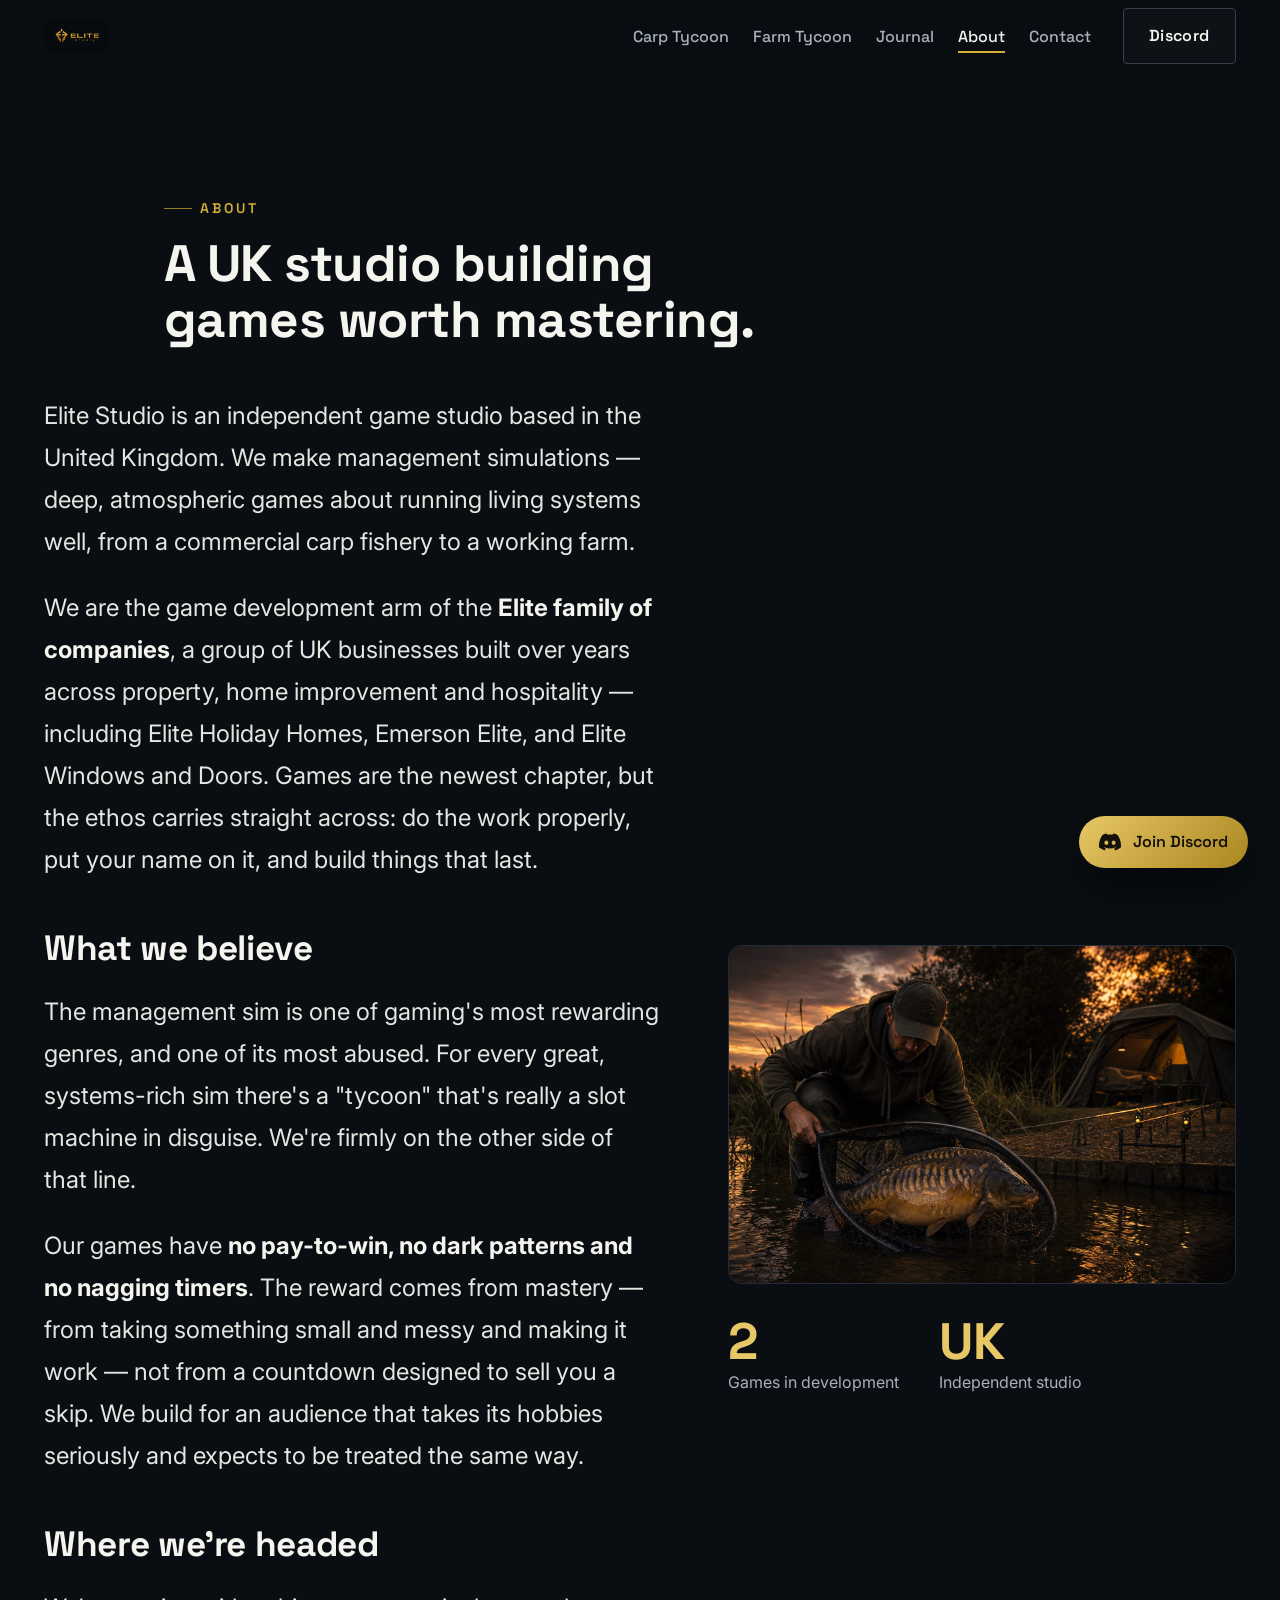
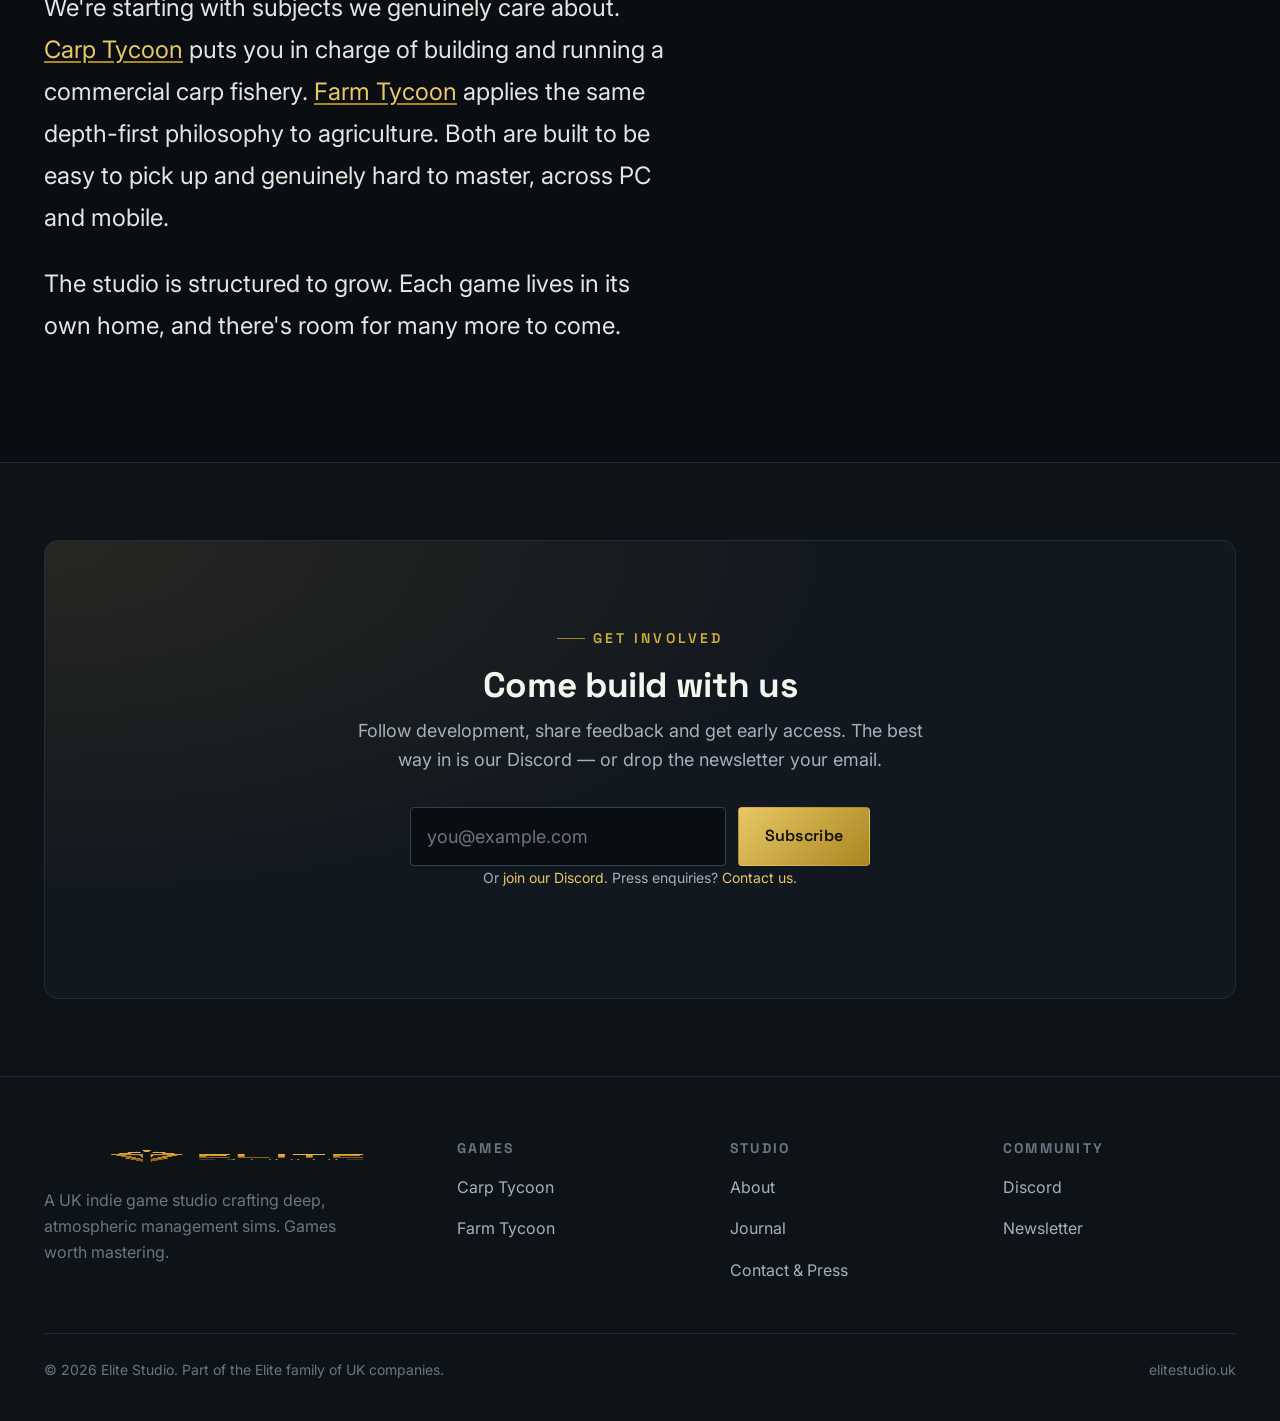
==== about/index.html @ cd7d8d8f "Deploy Elite Studio marketing site" ====
<!DOCTYPE html>
<html lang="en">
<head>
  <meta charset="UTF-8" />
  <meta name="viewport" content="width=device-width, initial-scale=1.0" />
  <title>About Elite Studio — A UK Indie Game Studio</title>
  <meta name="description" content="Elite Studio is a UK indie game studio and part of the Elite family of companies, crafting deep, atmospheric management sims worth mastering." />
  <link rel="canonical" href="https://elitestudio.uk/about/" />
  <meta property="og:type" content="website" />
  <meta property="og:site_name" content="Elite Studio" />
  <meta property="og:title" content="About Elite Studio" />
  <meta property="og:description" content="A UK indie game studio, part of the Elite family of companies." />
  <meta property="og:url" content="https://elitestudio.uk/about/" />
  <meta property="og:image" content="https://elitestudio.uk/img/og-default.jpg" />
  <meta name="twitter:card" content="summary_large_image" />
  <meta name="twitter:title" content="About Elite Studio" />
  <meta name="twitter:image" content="https://elitestudio.uk/img/og-default.jpg" />
  <link rel="icon" type="image/png" href="../img/favicon.png" />
  <link rel="apple-touch-icon" href="../img/apple-touch-icon.png" />
  <link rel="preconnect" href="https://fonts.googleapis.com" />
  <link rel="preconnect" href="https://fonts.gstatic.com" crossorigin />
  <link href="https://fonts.googleapis.com/css2?family=Space+Grotesk:wght@500;600;700&family=Inter:wght@400;500;600&display=swap" rel="stylesheet" />
  <link rel="stylesheet" href="../css/style.css" />
</head>
<body data-nav="about">
  <a class="sr-only" href="#main">Skip to content</a>
    <header class="site-header">
    <div class="container">
      <a class="brand" href="../index.html" aria-label="Elite Studio home">
        <img src="../img/elite-studios-logo.png" alt="Elite Studio" width="1717" height="916" />
      </a>
      <nav class="nav" aria-label="Primary">
        <ul class="nav-links">
          <li><a href="../games/carp-tycoon/index.html" data-navkey="carp">Carp Tycoon</a></li>
          <li><a href="../games/farm-tycoon/index.html" data-navkey="farm">Farm Tycoon</a></li>
          <li><a href="../blog/index.html" data-navkey="blog">Journal</a></li>
          <li><a href="../about/index.html" data-navkey="about" aria-current="page">About</a></li>
          <li><a href="../contact/index.html" data-navkey="contact">Contact</a></li>
        </ul>
        <div class="nav-cta">
          <a class="btn btn--ghost" href="#" aria-label="Join our Discord">Discord</a>
          <button class="menu-toggle" aria-label="Open menu" aria-expanded="false" aria-controls="mobile-nav">
            <svg width="24" height="24" viewBox="0 0 24 24" fill="none" stroke="currentColor" stroke-width="2"><line x1="3" y1="6" x2="21" y2="6"/><line x1="3" y1="12" x2="21" y2="12"/><line x1="3" y1="18" x2="21" y2="18"/></svg>
          </button>
        </div>
      </nav>
    </div>
    <nav class="mobile-nav" id="mobile-nav" aria-label="Mobile">
      <a href="../games/carp-tycoon/index.html">Carp Tycoon</a>
      <a href="../games/farm-tycoon/index.html">Farm Tycoon</a>
      <a href="../blog/index.html">Journal</a>
      <a href="../about/index.html">About</a>
      <a href="../contact/index.html">Contact</a>
      <a href="#" style="color:var(--color-gold-bright);">Join our Discord</a>
    </nav>
  </header>

  <main id="main">
    <section class="section" style="padding-bottom: var(--space-8);">
      <div class="container container--default">
        <span class="eyebrow">About</span>
        <h1 style="font-size: var(--text-2xl); margin-top: var(--space-4); max-width: 18ch;">A UK studio building games worth mastering.</h1>
      </div>
    </section>

    <section class="section" style="padding-top: var(--space-4);">
      <div class="container">
        <div class="split">
          <div class="reveal prose" style="max-width: none; font-size: var(--text-lg);">
            <p>Elite Studio is an independent game studio based in the United Kingdom. We make management simulations — deep, atmospheric games about running living systems well, from a commercial carp fishery to a working farm.</p>
            <p>We are the game development arm of the <strong>Elite family of companies</strong>, a group of UK businesses built over years across property, home improvement and hospitality — including Elite Holiday Homes, Emerson Elite, and Elite Windows and Doors. Games are the newest chapter, but the ethos carries straight across: do the work properly, put your name on it, and build things that last.</p>
            <h2>What we believe</h2>
            <p>The management sim is one of gaming's most rewarding genres, and one of its most abused. For every great, systems-rich sim there's a "tycoon" that's really a slot machine in disguise. We're firmly on the other side of that line.</p>
            <p>Our games have <strong>no pay-to-win, no dark patterns and no nagging timers</strong>. The reward comes from mastery — from taking something small and messy and making it work — not from a countdown designed to sell you a skip. We build for an audience that takes its hobbies seriously and expects to be treated the same way.</p>
            <h2>Where we're headed</h2>
            <p>We're starting with subjects we genuinely care about. <a href="../games/carp-tycoon/index.html">Carp Tycoon</a> puts you in charge of building and running a commercial carp fishery. <a href="../games/farm-tycoon/index.html">Farm Tycoon</a> applies the same depth-first philosophy to agriculture. Both are built to be easy to pick up and genuinely hard to master, across PC and mobile.</p>
            <p>The studio is structured to grow. Each game lives in its own home, and there's room for many more to come.</p>
          </div>
          <div class="reveal">
            <img src="../img/carp-screenshot-2.jpg" alt="An angler landing a large mirror carp at dusk" loading="lazy" />
            <div class="stats" style="margin-top: var(--space-8);">
              <div class="stat"><b>2</b><span>Games in development</span></div>
              <div class="stat"><b>UK</b><span>Independent studio</span></div>
            </div>
          </div>
        </div>
      </div>
    </section>

    <section class="section section--tight" style="background: var(--color-bg-2); border-top: 1px solid var(--color-border);">
      <div class="container">
        <div class="cta-band reveal">
          <span class="eyebrow" style="justify-content:center;">Get involved</span>
          <h2 style="margin-top: var(--space-4);">Come build with us</h2>
          <p>Follow development, share feedback and get early access. The best way in is our Discord — or drop the newsletter your email.</p>
          <form class="newsletter-form" data-static action="#" method="post" aria-label="Newsletter signup">
            <label class="sr-only" for="nl-about">Email address</label>
            <input id="nl-about" type="email" name="email" placeholder="you@example.com" required />
            <button class="btn btn--gold" type="submit">Subscribe</button>
          </form>
          <p class="form-status form-note" role="status" hidden></p>
          <p class="form-note">Or <a href="#" style="color:var(--color-gold-bright);">join our Discord</a>. Press enquiries? <a href="../contact/index.html" style="color:var(--color-gold-bright);">Contact us</a>.</p>
        </div>
      </div>
    </section>
  </main>

    <footer class="site-footer">
    <div class="container">
      <div class="footer-grid">
        <div class="footer-brand">
          <img src="../img/elite-studios-logo.png" alt="Elite Studio" width="1717" height="916" />
          <p>A UK indie game studio crafting deep, atmospheric management sims. Games worth mastering.</p>
        </div>
        <div class="footer-col">
          <h4>Games</h4>
          <ul>
            <li><a href="../games/carp-tycoon/index.html">Carp Tycoon</a></li>
            <li><a href="../games/farm-tycoon/index.html">Farm Tycoon</a></li>
          </ul>
        </div>
        <div class="footer-col">
          <h4>Studio</h4>
          <ul>
            <li><a href="../about/index.html">About</a></li>
            <li><a href="../blog/index.html">Journal</a></li>
            <li><a href="../contact/index.html">Contact &amp; Press</a></li>
          </ul>
        </div>
        <div class="footer-col">
          <h4>Community</h4>
          <ul>
            <li><a href="#">Discord</a></li>
            <li><a href="#journal">Newsletter</a></li>
          </ul>
        </div>
      </div>
      <div class="footer-bottom">
        <span>&copy; 2026 Elite Studio. Part of the Elite family of UK companies.</span>
        <span>elitestudio.uk</span>
      </div>
    </div>
  </footer>
    <a class="discord-fab" href="#" aria-label="Join the Elite Studio Discord">
    <svg width="22" height="22" viewBox="0 0 24 24" fill="currentColor"><path d="M20.317 4.369a19.79 19.79 0 0 0-4.885-1.515.074.074 0 0 0-.079.037c-.211.375-.444.865-.608 1.25a18.27 18.27 0 0 0-5.487 0 12.64 12.64 0 0 0-.617-1.25.077.077 0 0 0-.079-.037A19.736 19.736 0 0 0 3.677 4.37a.07.07 0 0 0-.032.027C.533 9.046-.32 13.58.099 18.057a.082.082 0 0 0 .031.057 19.9 19.9 0 0 0 5.993 3.03.078.078 0 0 0 .084-.028c.462-.63.874-1.295 1.226-1.994a.076.076 0 0 0-.041-.106 13.1 13.1 0 0 1-1.872-.892.077.077 0 0 1-.008-.128c.126-.094.252-.192.372-.291a.074.074 0 0 1 .077-.01c3.928 1.793 8.18 1.793 12.062 0a.074.074 0 0 1 .078.009c.12.099.246.198.373.292a.077.077 0 0 1-.006.127 12.3 12.3 0 0 1-1.873.891.077.077 0 0 0-.041.107c.36.698.772 1.362 1.225 1.993a.076.076 0 0 0 .084.028 19.84 19.84 0 0 0 6.002-3.03.077.077 0 0 0 .032-.056c.5-5.177-.838-9.674-3.549-13.66a.061.061 0 0 0-.031-.028ZM8.02 15.331c-1.183 0-2.157-1.086-2.157-2.419 0-1.333.955-2.419 2.157-2.419 1.211 0 2.176 1.096 2.157 2.42 0 1.332-.955 2.418-2.157 2.418Zm7.975 0c-1.183 0-2.157-1.086-2.157-2.419 0-1.333.955-2.419 2.157-2.419 1.21 0 2.176 1.096 2.157 2.42 0 1.332-.946 2.418-2.157 2.418Z"/></svg>
    <span class="label">Join Discord</span>
  </a>
  <script src="../js/main.js" defer></script>
</body>
</html>
---- css/style.css ----
/* ==========================================================================
   Elite Studios — global stylesheet
   Dark charcoal + warm gold. Premium, gaming-forward, adult audience.
   ========================================================================== */

/* ---- Tokens ------------------------------------------------------------- */
:root {
  /* Type scale (fluid) */
  --text-xs: clamp(0.75rem, 0.7rem + 0.25vw, 0.875rem);
  --text-sm: clamp(0.875rem, 0.8rem + 0.35vw, 1rem);
  --text-base: clamp(1rem, 0.95rem + 0.25vw, 1.125rem);
  --text-lg: clamp(1.125rem, 1rem + 0.75vw, 1.5rem);
  --text-xl: clamp(1.5rem, 1.2rem + 1.25vw, 2.25rem);
  --text-2xl: clamp(2rem, 1.2rem + 2.5vw, 3.5rem);
  --text-3xl: clamp(2.5rem, 1rem + 4vw, 5rem);
  --text-hero: clamp(2.75rem, 1rem + 6vw, 6.5rem);

  /* Spacing */
  --space-1: 0.25rem;  --space-2: 0.5rem;  --space-3: 0.75rem;
  --space-4: 1rem;     --space-5: 1.25rem; --space-6: 1.5rem;
  --space-8: 2rem;     --space-10: 2.5rem; --space-12: 3rem;
  --space-16: 4rem;    --space-20: 5rem;   --space-24: 6rem;
  --space-32: 8rem;

  /* Colour — deep charcoal + warm gold */
  --color-bg: #0A0E12;
  --color-bg-2: #0E1318;
  --color-surface: #12181F;
  --color-surface-2: #171E27;
  --color-border: #232C36;
  --color-border-strong: #33404E;

  --color-text: #F5F5F0;
  --color-text-muted: #A7B0BB;
  --color-text-faint: #6C7581;

  --color-gold: #D4AF37;
  --color-gold-bright: #E8C766;
  --color-gold-deep: #A9861F;
  --color-gold-glow: rgba(212, 175, 55, 0.18);

  --radius-sm: 4px;
  --radius-md: 8px;
  --radius-lg: 14px;
  --radius-full: 9999px;

  --transition: 220ms cubic-bezier(0.16, 1, 0.3, 1);

  --shadow-md: 0 8px 24px rgba(0, 0, 0, 0.45);
  --shadow-lg: 0 20px 50px rgba(0, 0, 0, 0.55);

  --content-narrow: 720px;
  --content-default: 1000px;
  --content-wide: 1240px;

  --font-display: 'Space Grotesk', 'Segoe UI', system-ui, sans-serif;
  --font-body: 'Inter', 'Segoe UI', system-ui, sans-serif;
}

/* ---- Reset -------------------------------------------------------------- */
*, *::before, *::after { box-sizing: border-box; margin: 0; padding: 0; }

html {
  -webkit-font-smoothing: antialiased;
  -moz-osx-font-smoothing: grayscale;
  text-rendering: optimizeLegibility;
  scroll-behavior: smooth;
  scroll-padding-top: 5rem;
  text-size-adjust: none;
}

body {
  min-height: 100dvh;
  line-height: 1.65;
  font-family: var(--font-body);
  font-size: var(--text-base);
  color: var(--color-text);
  background-color: var(--color-bg);
  overflow-x: hidden;
}

img, picture, video, svg { display: block; max-width: 100%; height: auto; }
ul[role='list'] { list-style: none; }
input, button, textarea, select { font: inherit; color: inherit; }

h1, h2, h3, h4 {
  font-family: var(--font-display);
  font-weight: 700;
  line-height: 1.08;
  letter-spacing: -0.01em;
  text-wrap: balance;
}
p, li { text-wrap: pretty; }

a { color: inherit; text-decoration: none; }

::selection { background: var(--color-gold-glow); color: var(--color-text); }

:focus-visible {
  outline: 2px solid var(--color-gold);
  outline-offset: 3px;
  border-radius: var(--radius-sm);
}

button { cursor: pointer; background: none; border: none; }

.sr-only {
  position: absolute; width: 1px; height: 1px; padding: 0; margin: -1px;
  overflow: hidden; clip: rect(0, 0, 0, 0); white-space: nowrap; border: 0;
}

a, button {
  transition: color var(--transition), background var(--transition),
    border-color var(--transition), box-shadow var(--transition),
    transform var(--transition), opacity var(--transition);
}

@media (prefers-reduced-motion: reduce) {
  *, *::before, *::after {
    animation-duration: 0.01ms !important;
    transition-duration: 0.01ms !important;
    scroll-behavior: auto !important;
  }
}

/* ---- Layout helpers ----------------------------------------------------- */
.container { width: 100%; max-width: var(--content-wide); margin-inline: auto; padding-inline: var(--space-6); }
.container--narrow { max-width: var(--content-narrow); }
.container--default { max-width: var(--content-default); }

.section { padding-block: clamp(var(--space-16), 9vw, var(--space-32)); }
.section--tight { padding-block: clamp(var(--space-12), 6vw, var(--space-20)); }

.eyebrow {
  display: inline-flex; align-items: center; gap: var(--space-2);
  font-family: var(--font-display);
  font-size: var(--text-xs);
  font-weight: 600;
  letter-spacing: 0.22em;
  text-transform: uppercase;
  color: var(--color-gold);
}
.eyebrow::before {
  content: ''; width: 28px; height: 1px; background: var(--color-gold);
  opacity: 0.7;
}

.section-title { font-size: var(--text-xl); margin-bottom: var(--space-4); }
.section-lead { color: var(--color-text-muted); max-width: 62ch; font-size: var(--text-lg); line-height: 1.55; }

/* ---- Buttons ------------------------------------------------------------ */
.btn {
  display: inline-flex; align-items: center; justify-content: center; gap: var(--space-2);
  font-family: var(--font-display);
  font-size: var(--text-sm);
  font-weight: 600;
  letter-spacing: 0.02em;
  padding: 0.85rem 1.6rem;
  border-radius: var(--radius-sm);
  border: 1px solid transparent;
  white-space: nowrap;
}
.btn--gold {
  background: linear-gradient(135deg, var(--color-gold-bright), var(--color-gold-deep));
  color: #14100A;
}
.btn--gold:hover { transform: translateY(-2px); box-shadow: 0 10px 30px var(--color-gold-glow); }
.btn--ghost {
  border-color: var(--color-border-strong);
  color: var(--color-text);
  background: rgba(255,255,255,0.02);
}
.btn--ghost:hover { border-color: var(--color-gold); color: var(--color-gold-bright); }
.btn--lg { padding: 1rem 2rem; font-size: var(--text-base); }
.btn--block { width: 100%; }

/* ---- Header ------------------------------------------------------------- */
.site-header {
  position: sticky; top: 0; z-index: 60;
  background: rgba(10, 14, 18, 0.72);
  backdrop-filter: blur(14px);
  border-bottom: 1px solid transparent;
  transition: border-color var(--transition), background var(--transition);
}
.site-header.scrolled {
  border-bottom-color: var(--color-border);
  background: rgba(10, 14, 18, 0.9);
}
.site-header .container {
  display: flex; align-items: center; justify-content: space-between;
  min-height: 72px;
}
.brand { display: inline-flex; align-items: center; }
.brand img { height: 34px; width: auto; mix-blend-mode: lighten; }
.nav { display: flex; align-items: center; gap: var(--space-8); }
.nav-links { display: flex; align-items: center; gap: var(--space-6); list-style: none; }
.nav-links a {
  font-family: var(--font-display);
  font-size: var(--text-sm);
  font-weight: 500;
  color: var(--color-text-muted);
  position: relative;
}
.nav-links a:hover, .nav-links a[aria-current="page"] { color: var(--color-text); }
.nav-links a[aria-current="page"]::after {
  content: ''; position: absolute; left: 0; right: 0; bottom: -6px; height: 2px;
  background: var(--color-gold);
}
.nav-cta { display: flex; align-items: center; gap: var(--space-3); }

.menu-toggle { display: none; color: var(--color-text); padding: var(--space-2); }
.mobile-nav { display: none; }

@media (max-width: 860px) {
  .nav-links, .nav-cta .btn--ghost { display: none; }
  .menu-toggle { display: inline-flex; }
  .mobile-nav {
    position: fixed; inset: 72px 0 auto 0; z-index: 55;
    background: var(--color-bg-2); border-bottom: 1px solid var(--color-border);
    padding: var(--space-6); display: none; flex-direction: column; gap: var(--space-4);
  }
  .mobile-nav.open { display: flex; }
  .mobile-nav a { font-family: var(--font-display); font-size: var(--text-lg); color: var(--color-text); }
}

/* ---- Hero --------------------------------------------------------------- */
.hero {
  position: relative;
  padding-block: clamp(var(--space-24), 16vw, 11rem);
  text-align: center;
  overflow: hidden;
}
.hero::before {
  content: ''; position: absolute; inset: 0;
  background: url('../img/hero-bg.jpg') center/cover no-repeat;
  opacity: 0.55; z-index: -2;
}
.hero::after {
  content: ''; position: absolute; inset: 0; z-index: -1;
  background: radial-gradient(ellipse 80% 60% at 50% 40%, transparent, var(--color-bg) 78%),
    linear-gradient(180deg, rgba(10,14,18,0.4), var(--color-bg));
}
.hero-logo { max-width: min(560px, 80vw); margin: 0 auto var(--space-8); mix-blend-mode: lighten; }
.hero h1 {
  font-size: var(--text-hero);
  letter-spacing: -0.02em;
  margin-bottom: var(--space-5);
}
.hero .accent { color: var(--color-gold); }
.hero-sub { font-size: var(--text-lg); color: var(--color-text-muted); max-width: 46ch; margin: 0 auto var(--space-8); }
.hero-actions { display: flex; gap: var(--space-4); justify-content: center; flex-wrap: wrap; }

/* Page hero (game / blog) with image */
.page-hero {
  position: relative; min-height: 62vh; display: flex; align-items: flex-end;
  padding-block: var(--space-16); overflow: hidden;
}
.page-hero__img { position: absolute; inset: 0; width: 100%; height: 100%; object-fit: cover; z-index: -2; }
.page-hero::after {
  content: ''; position: absolute; inset: 0; z-index: -1;
  background: linear-gradient(180deg, rgba(10,14,18,0.35) 0%, rgba(10,14,18,0.55) 55%, var(--color-bg) 100%);
}
.page-hero h1 { font-size: var(--text-2xl); max-width: 18ch; }
.page-hero .lead { color: var(--color-text-muted); font-size: var(--text-lg); max-width: 54ch; margin-top: var(--space-4); }

/* ---- Cards / games ------------------------------------------------------ */
.grid { display: grid; gap: var(--space-6); }
.grid--2 { grid-template-columns: repeat(2, 1fr); }
.grid--3 { grid-template-columns: repeat(3, 1fr); }
@media (max-width: 900px) { .grid--3 { grid-template-columns: 1fr 1fr; } }
@media (max-width: 720px) { .grid--2, .grid--3 { grid-template-columns: 1fr; } }

.game-card {
  position: relative; border-radius: var(--radius-lg); overflow: hidden;
  border: 1px solid var(--color-border); background: var(--color-surface);
  min-height: 420px; display: flex; align-items: flex-end;
}
.game-card__img { position: absolute; inset: 0; width: 100%; height: 100%; object-fit: cover; transition: transform 600ms cubic-bezier(0.16,1,0.3,1); }
.game-card:hover .game-card__img { transform: scale(1.05); }
.game-card::after {
  content: ''; position: absolute; inset: 0;
  background: linear-gradient(180deg, transparent 30%, rgba(10,14,18,0.85) 100%);
}
.game-card__body { position: relative; z-index: 1; padding: var(--space-8); width: 100%; }
.game-card__tag {
  font-family: var(--font-display); font-size: var(--text-xs); font-weight: 600;
  letter-spacing: 0.2em; text-transform: uppercase; color: var(--color-gold);
}
.game-card h3 { font-size: var(--text-xl); margin: var(--space-2) 0 var(--space-3); }
.game-card p { color: var(--color-text-muted); font-size: var(--text-sm); margin-bottom: var(--space-4); max-width: 42ch; }
.game-card .card-link {
  font-family: var(--font-display); font-weight: 600; font-size: var(--text-sm); color: var(--color-gold-bright);
  display: inline-flex; align-items: center; gap: var(--space-2);
}
.game-card:hover .card-link { gap: var(--space-3); }

/* Feature list */
.feature-grid { display: grid; grid-template-columns: repeat(3,1fr); gap: var(--space-8); }
@media (max-width: 820px){ .feature-grid { grid-template-columns: 1fr; } }
.feature { padding: var(--space-6); border: 1px solid var(--color-border); border-radius: var(--radius-md); background: var(--color-surface); }
.feature__icon {
  width: 44px; height: 44px; display: grid; place-items: center; border-radius: var(--radius-sm);
  background: var(--color-gold-glow); color: var(--color-gold-bright); margin-bottom: var(--space-4);
}
.feature h3 { font-size: var(--text-lg); margin-bottom: var(--space-2); }
.feature p { color: var(--color-text-muted); font-size: var(--text-sm); }

/* About split */
.split { display: grid; grid-template-columns: 1.1fr 0.9fr; gap: var(--space-16); align-items: center; }
@media (max-width: 860px){ .split { grid-template-columns: 1fr; gap: var(--space-10); } }
.split img { border-radius: var(--radius-lg); border: 1px solid var(--color-border); }

/* screenshots gallery */
.shots { display: grid; grid-template-columns: repeat(2,1fr); gap: var(--space-4); }
@media (max-width: 720px){ .shots { grid-template-columns: 1fr; } }
.shots img { border-radius: var(--radius-md); border: 1px solid var(--color-border); width: 100%; }
.shots figure:first-child { grid-column: 1 / -1; }

/* ---- Blog cards --------------------------------------------------------- */
.post-card {
  border: 1px solid var(--color-border); border-radius: var(--radius-lg); overflow: hidden;
  background: var(--color-surface); display: flex; flex-direction: column;
  transition: border-color var(--transition), transform var(--transition);
}
.post-card:hover { border-color: var(--color-border-strong); transform: translateY(-4px); }
.post-card__img { aspect-ratio: 16/9; width: 100%; object-fit: cover; }
.post-card__body { padding: var(--space-6); display: flex; flex-direction: column; gap: var(--space-3); flex: 1; }
.post-meta { font-size: var(--text-xs); color: var(--color-text-faint); letter-spacing: 0.04em; text-transform: uppercase; font-family: var(--font-display); }
.post-card h3 { font-size: var(--text-lg); line-height: 1.2; }
.post-card p { color: var(--color-text-muted); font-size: var(--text-sm); flex: 1; }
.post-card .card-link { font-family: var(--font-display); font-weight: 600; font-size: var(--text-sm); color: var(--color-gold-bright); }

.post-card--feature { display: grid; grid-template-columns: 1.2fr 1fr; }
.post-card--feature .post-card__img { height: 100%; aspect-ratio: auto; }
@media (max-width: 760px){ .post-card--feature { grid-template-columns: 1fr; } .post-card--feature .post-card__img { aspect-ratio: 16/9; } }

/* ---- Article ------------------------------------------------------------ */
.article { padding-block: var(--space-16); }
.article__head { max-width: var(--content-narrow); margin: 0 auto var(--space-10); }
.article__meta { display: flex; flex-wrap: wrap; gap: var(--space-4); align-items: center; color: var(--color-text-faint); font-size: var(--text-sm); margin-top: var(--space-5); }
.article__meta .dot { width: 4px; height: 4px; border-radius: 50%; background: var(--color-text-faint); }
.article__hero { max-width: var(--content-wide); margin: 0 auto var(--space-12); }
.article__hero img { width: 100%; border-radius: var(--radius-lg); border: 1px solid var(--color-border); aspect-ratio: 16/9; object-fit: cover; }
.prose { max-width: var(--content-narrow); margin: 0 auto; font-size: var(--text-lg); line-height: 1.75; color: #E4E6E1; }
.prose > * + * { margin-top: var(--space-6); }
.prose h2 { font-size: var(--text-xl); margin-top: var(--space-12); color: var(--color-text); }
.prose h3 { font-size: var(--text-lg); margin-top: var(--space-8); color: var(--color-text); }
.prose a { color: var(--color-gold-bright); text-decoration: underline; text-underline-offset: 3px; text-decoration-color: var(--color-gold-deep); }
.prose a:hover { color: var(--color-gold); }
.prose ul, .prose ol { padding-left: 1.4em; }
.prose li { margin-top: var(--space-3); }
.prose strong { color: var(--color-text); }
.prose blockquote {
  border-left: 3px solid var(--color-gold); padding: var(--space-2) var(--space-6);
  color: var(--color-text); font-style: italic; font-size: var(--text-lg);
  background: var(--color-surface); border-radius: 0 var(--radius-md) var(--radius-md) 0;
}
.prose hr { border: none; border-top: 1px solid var(--color-border); margin-block: var(--space-12); }
.prose figure figcaption { font-size: var(--text-sm); color: var(--color-text-faint); margin-top: var(--space-2); text-align: center; }

/* ---- CTA band ----------------------------------------------------------- */
.cta-band { border-radius: var(--radius-lg); border: 1px solid var(--color-border); background:
  radial-gradient(120% 140% at 0% 0%, rgba(212,175,55,0.10), transparent 55%), var(--color-surface);
  padding: clamp(var(--space-10), 6vw, var(--space-20)); text-align: center; }
.cta-band h2 { font-size: var(--text-xl); margin-bottom: var(--space-3); }
.cta-band p { color: var(--color-text-muted); max-width: 52ch; margin: 0 auto var(--space-8); }

/* newsletter */
.newsletter-form { display: flex; gap: var(--space-3); max-width: 460px; margin: 0 auto; flex-wrap: wrap; }
.newsletter-form input {
  flex: 1; min-width: 200px; padding: 0.85rem 1rem; border-radius: var(--radius-sm);
  border: 1px solid var(--color-border-strong); background: var(--color-bg); color: var(--color-text);
}
.newsletter-form input::placeholder { color: var(--color-text-faint); }
.newsletter-form input:focus { border-color: var(--color-gold); outline: none; }
.form-note { font-size: var(--text-xs); color: var(--color-text-faint); margin-top: var(--space-3); }

/* ---- Discord sticky ----------------------------------------------------- */
.discord-fab {
  position: fixed; right: clamp(var(--space-4), 3vw, var(--space-8)); bottom: clamp(var(--space-4), 3vw, var(--space-8));
  z-index: 70; display: inline-flex; align-items: center; gap: var(--space-3);
  padding: 0.8rem 1.25rem; border-radius: var(--radius-full);
  background: linear-gradient(135deg, var(--color-gold-bright), var(--color-gold-deep));
  color: #14100A; font-family: var(--font-display); font-weight: 600; font-size: var(--text-sm);
  box-shadow: var(--shadow-lg);
}
.discord-fab:hover { transform: translateY(-3px); }
.discord-fab svg { flex-shrink: 0; }
@media (max-width: 560px){ .discord-fab span.label { display: none; } .discord-fab { padding: 0.85rem; } }

/* ---- Footer ------------------------------------------------------------- */
.site-footer { border-top: 1px solid var(--color-border); background: var(--color-bg-2); padding-block: var(--space-16) var(--space-10); }
.footer-grid { display: grid; grid-template-columns: 1.6fr 1fr 1fr 1fr; gap: var(--space-10); }
@media (max-width: 820px){ .footer-grid { grid-template-columns: 1fr 1fr; gap: var(--space-8); } }
@media (max-width: 480px){ .footer-grid { grid-template-columns: 1fr; } }
.footer-brand img { height: 30px; margin-bottom: var(--space-4); mix-blend-mode: lighten; }
.footer-brand p { color: var(--color-text-faint); font-size: var(--text-sm); max-width: 34ch; }
.footer-col h4 { font-family: var(--font-display); font-size: var(--text-xs); letter-spacing: 0.16em; text-transform: uppercase; color: var(--color-text-faint); margin-bottom: var(--space-4); }
.footer-col ul { list-style: none; display: flex; flex-direction: column; gap: var(--space-3); }
.footer-col a { color: var(--color-text-muted); font-size: var(--text-sm); }
.footer-col a:hover { color: var(--color-gold-bright); }
.footer-bottom { margin-top: var(--space-12); padding-top: var(--space-6); border-top: 1px solid var(--color-border); display: flex; justify-content: space-between; gap: var(--space-4); flex-wrap: wrap; color: var(--color-text-faint); font-size: var(--text-xs); }

/* ---- Contact form ------------------------------------------------------- */
.form-field { display: flex; flex-direction: column; gap: var(--space-2); margin-bottom: var(--space-5); }
.form-field label { font-family: var(--font-display); font-size: var(--text-sm); font-weight: 500; }
.form-field input, .form-field textarea, .form-field select {
  padding: 0.8rem 1rem; border-radius: var(--radius-sm); border: 1px solid var(--color-border-strong);
  background: var(--color-bg); color: var(--color-text);
}
.form-field input:focus, .form-field textarea:focus, .form-field select:focus { border-color: var(--color-gold); outline: none; }

/* ---- Scroll reveal (progressive enhancement) ---------------------------- */
/* Content is always visible by default. Only hide when JS is active so a
   failed observer or no-JS visitor never loses content. */
.js .reveal { opacity: 0; transform: translateY(24px); transition: opacity 700ms cubic-bezier(0.16,1,0.3,1), transform 700ms cubic-bezier(0.16,1,0.3,1); }
.js .reveal.in { opacity: 1; transform: none; }
@media (prefers-reduced-motion: reduce){ .js .reveal { opacity: 1; transform: none; } }

/* breadcrumb */
.breadcrumb { font-size: var(--text-sm); color: var(--color-text-faint); margin-bottom: var(--space-6); font-family: var(--font-display); }
.breadcrumb a { color: var(--color-text-muted); }
.breadcrumb a:hover { color: var(--color-gold-bright); }

/* platform buttons row */
.platforms { display: flex; flex-wrap: wrap; gap: var(--space-3); margin-top: var(--space-6); }

/* stat row */
.stats { display: flex; flex-wrap: wrap; gap: var(--space-10); margin-top: var(--space-10); }
.stat b { display: block; font-family: var(--font-display); font-size: var(--text-2xl); color: var(--color-gold-bright); line-height: 1; }
.stat span { font-size: var(--text-sm); color: var(--color-text-muted); }
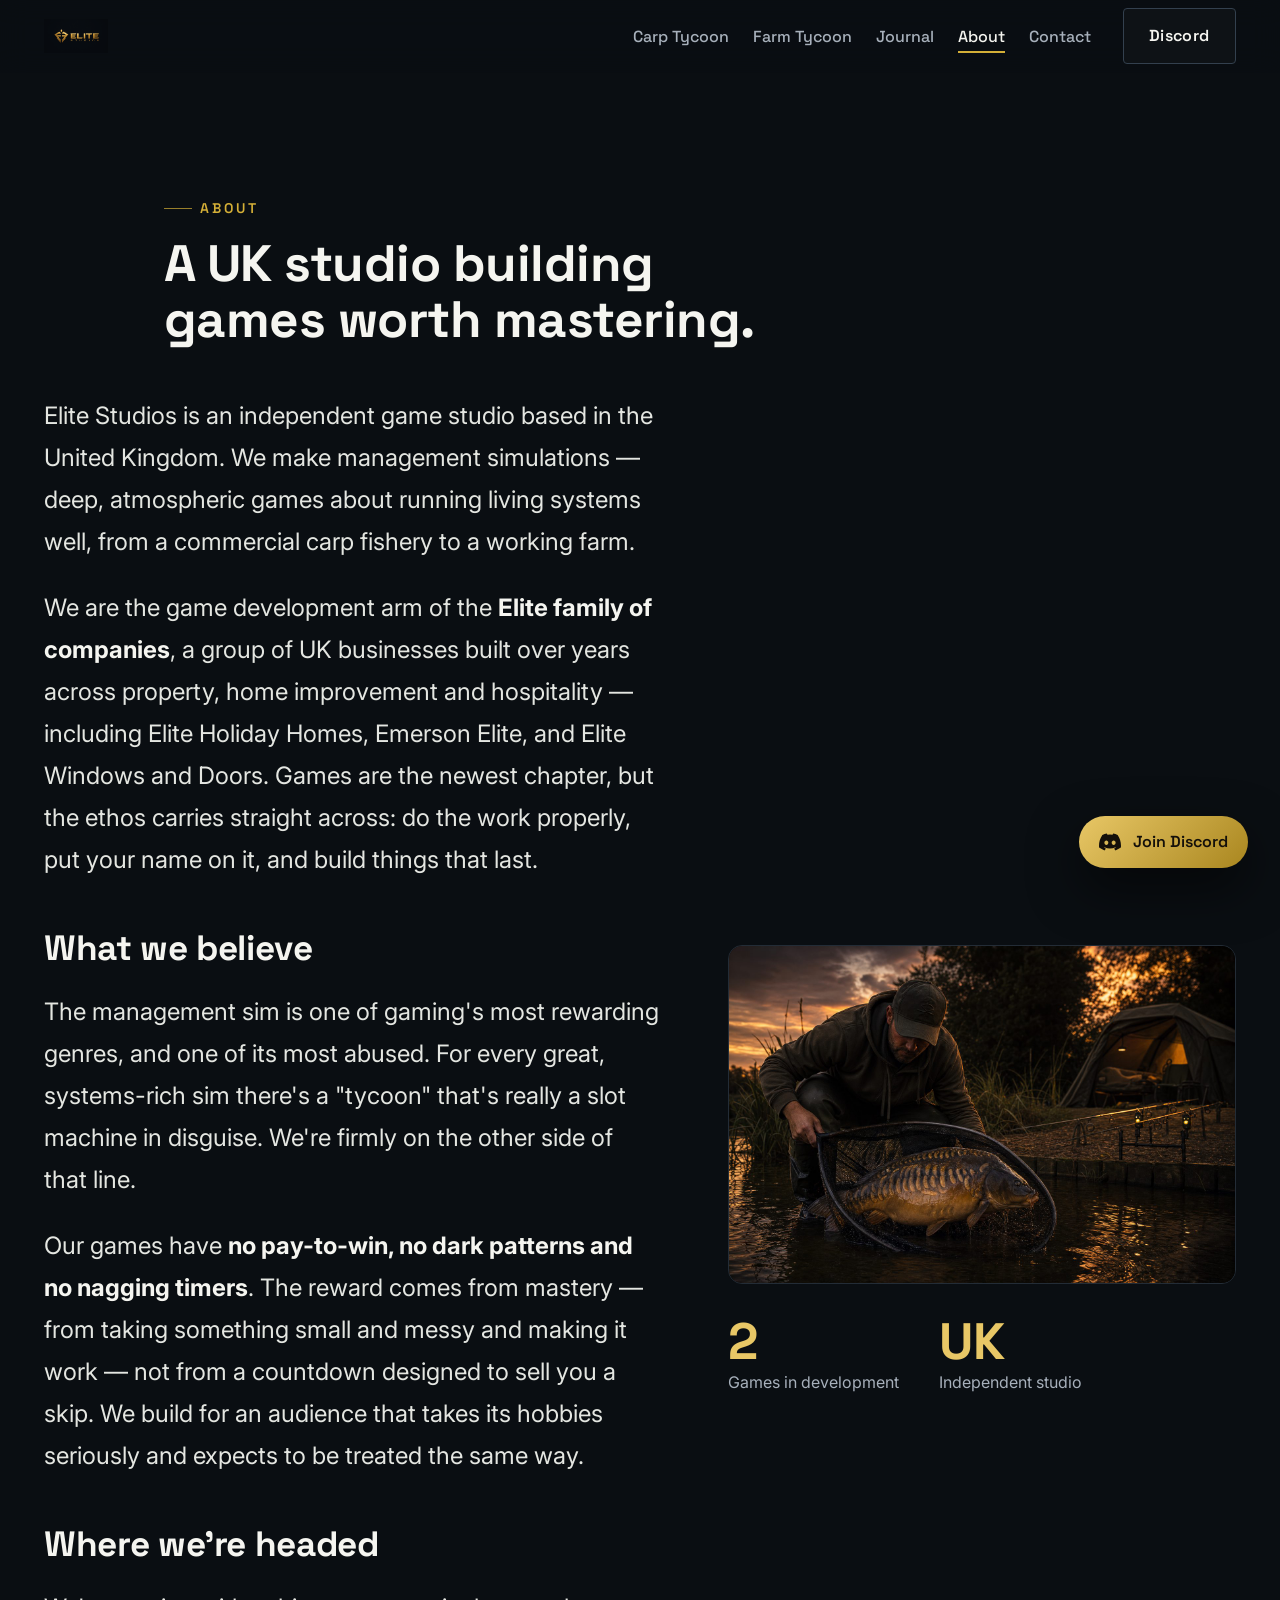
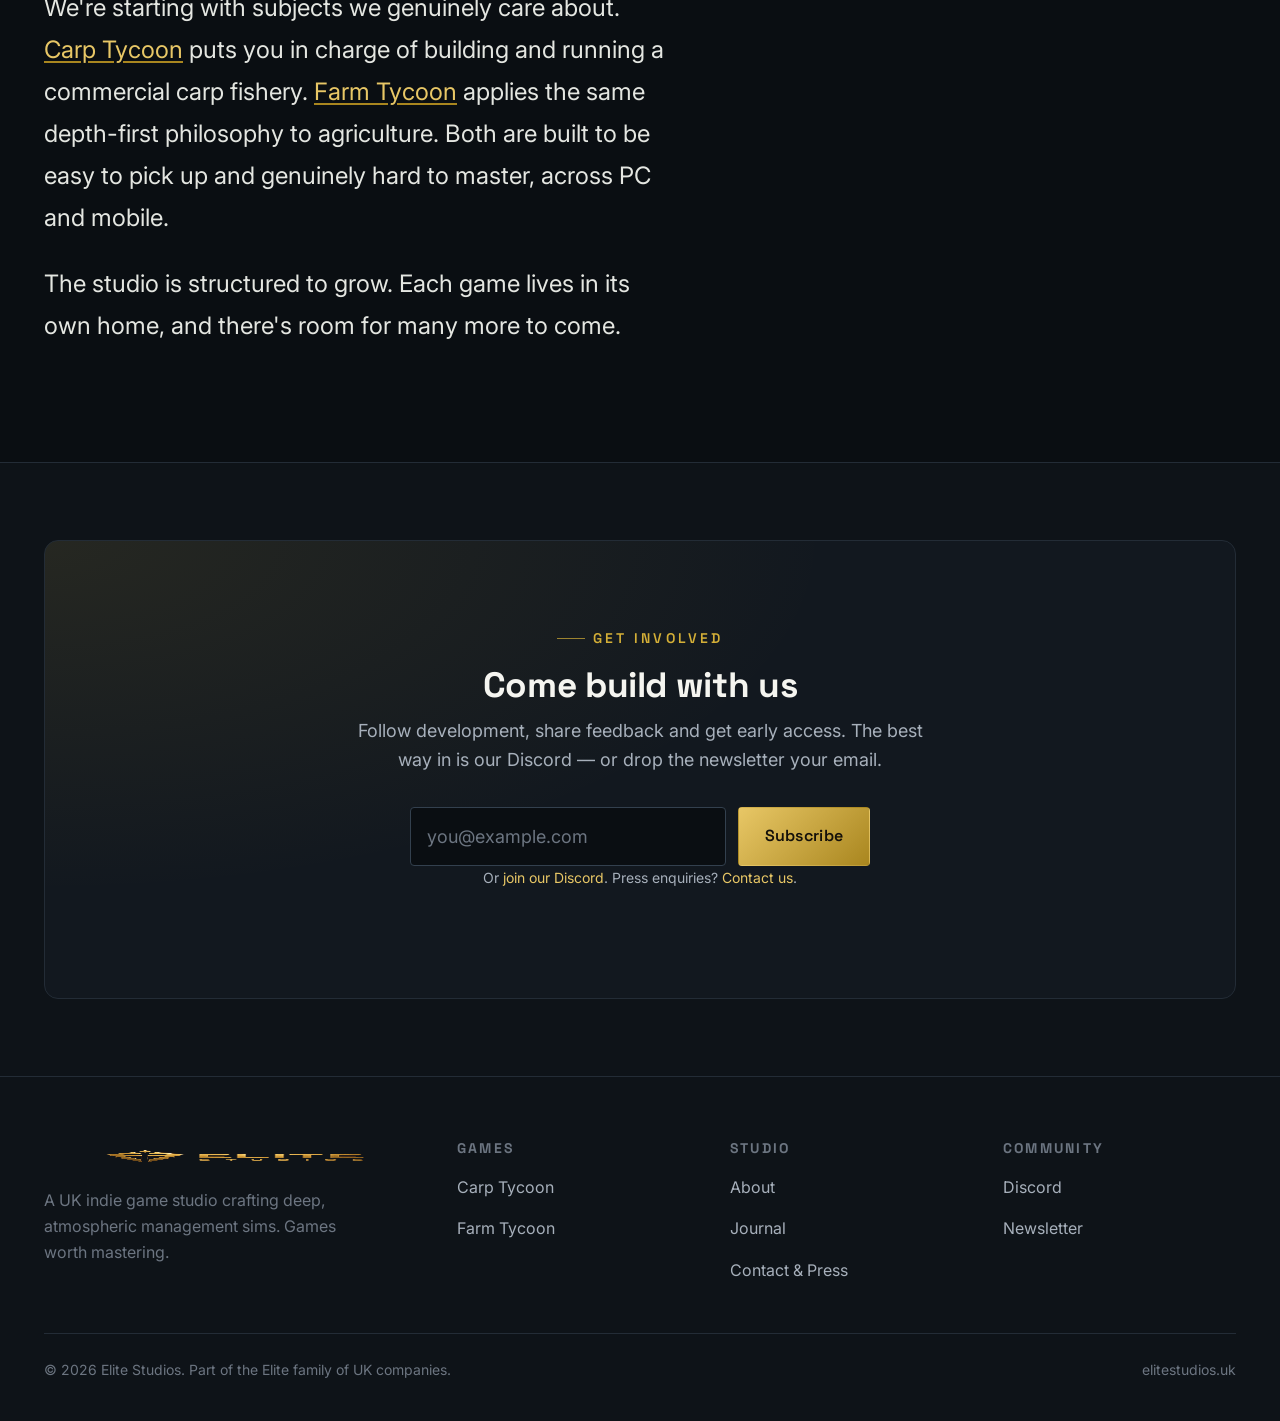
==== commit 603dc8ba: "Rebrand to Elite Studios (plural) and update logo" ====
--- a/about/index.html
+++ b/about/index.html
@@ -3,18 +3,18 @@
 <head>
   <meta charset="UTF-8" />
   <meta name="viewport" content="width=device-width, initial-scale=1.0" />
-  <title>About Elite Studio — A UK Indie Game Studio</title>
-  <meta name="description" content="Elite Studio is a UK indie game studio and part of the Elite family of companies, crafting deep, atmospheric management sims worth mastering." />
-  <link rel="canonical" href="https://elitestudio.uk/about/" />
+  <title>About Elite Studios — A UK Indie Game Studio</title>
+  <meta name="description" content="Elite Studios is a UK indie game studio and part of the Elite family of companies, crafting deep, atmospheric management sims worth mastering." />
+  <link rel="canonical" href="https://elitestudios.uk/about/" />
   <meta property="og:type" content="website" />
-  <meta property="og:site_name" content="Elite Studio" />
-  <meta property="og:title" content="About Elite Studio" />
+  <meta property="og:site_name" content="Elite Studios" />
+  <meta property="og:title" content="About Elite Studios" />
   <meta property="og:description" content="A UK indie game studio, part of the Elite family of companies." />
-  <meta property="og:url" content="https://elitestudio.uk/about/" />
-  <meta property="og:image" content="https://elitestudio.uk/img/og-default.jpg" />
+  <meta property="og:url" content="https://elitestudios.uk/about/" />
+  <meta property="og:image" content="https://elitestudios.uk/img/og-default.jpg" />
   <meta name="twitter:card" content="summary_large_image" />
-  <meta name="twitter:title" content="About Elite Studio" />
-  <meta name="twitter:image" content="https://elitestudio.uk/img/og-default.jpg" />
+  <meta name="twitter:title" content="About Elite Studios" />
+  <meta name="twitter:image" content="https://elitestudios.uk/img/og-default.jpg" />
   <link rel="icon" type="image/png" href="../img/favicon.png" />
   <link rel="apple-touch-icon" href="../img/apple-touch-icon.png" />
   <link rel="preconnect" href="https://fonts.googleapis.com" />
@@ -26,8 +26,8 @@
   <a class="sr-only" href="#main">Skip to content</a>
     <header class="site-header">
     <div class="container">
-      <a class="brand" href="../index.html" aria-label="Elite Studio home">
-        <img src="../img/elite-studios-logo.png" alt="Elite Studio" width="1717" height="916" />
+      <a class="brand" href="../index.html" aria-label="Elite Studios home">
+        <img src="../img/elite-studios-logo.png" alt="Elite Studios" width="1717" height="916" />
       </a>
       <nav class="nav" aria-label="Primary">
         <ul class="nav-links">
@@ -67,7 +67,7 @@
       <div class="container">
         <div class="split">
           <div class="reveal prose" style="max-width: none; font-size: var(--text-lg);">
-            <p>Elite Studio is an independent game studio based in the United Kingdom. We make management simulations — deep, atmospheric games about running living systems well, from a commercial carp fishery to a working farm.</p>
+            <p>Elite Studios is an independent game studio based in the United Kingdom. We make management simulations — deep, atmospheric games about running living systems well, from a commercial carp fishery to a working farm.</p>
             <p>We are the game development arm of the <strong>Elite family of companies</strong>, a group of UK businesses built over years across property, home improvement and hospitality — including Elite Holiday Homes, Emerson Elite, and Elite Windows and Doors. Games are the newest chapter, but the ethos carries straight across: do the work properly, put your name on it, and build things that last.</p>
             <h2>What we believe</h2>
             <p>The management sim is one of gaming's most rewarding genres, and one of its most abused. For every great, systems-rich sim there's a "tycoon" that's really a slot machine in disguise. We're firmly on the other side of that line.</p>
@@ -109,7 +109,7 @@
     <div class="container">
       <div class="footer-grid">
         <div class="footer-brand">
-          <img src="../img/elite-studios-logo.png" alt="Elite Studio" width="1717" height="916" />
+          <img src="../img/elite-studios-logo.png" alt="Elite Studios" width="1717" height="916" />
           <p>A UK indie game studio crafting deep, atmospheric management sims. Games worth mastering.</p>
         </div>
         <div class="footer-col">
@@ -136,12 +136,12 @@
         </div>
       </div>
       <div class="footer-bottom">
-        <span>&copy; 2026 Elite Studio. Part of the Elite family of UK companies.</span>
-        <span>elitestudio.uk</span>
+        <span>&copy; 2026 Elite Studios. Part of the Elite family of UK companies.</span>
+        <span>elitestudios.uk</span>
       </div>
     </div>
   </footer>
-    <a class="discord-fab" href="#" aria-label="Join the Elite Studio Discord">
+    <a class="discord-fab" href="#" aria-label="Join the Elite Studios Discord">
     <svg width="22" height="22" viewBox="0 0 24 24" fill="currentColor"><path d="M20.317 4.369a19.79 19.79 0 0 0-4.885-1.515.074.074 0 0 0-.079.037c-.211.375-.444.865-.608 1.25a18.27 18.27 0 0 0-5.487 0 12.64 12.64 0 0 0-.617-1.25.077.077 0 0 0-.079-.037A19.736 19.736 0 0 0 3.677 4.37a.07.07 0 0 0-.032.027C.533 9.046-.32 13.58.099 18.057a.082.082 0 0 0 .031.057 19.9 19.9 0 0 0 5.993 3.03.078.078 0 0 0 .084-.028c.462-.63.874-1.295 1.226-1.994a.076.076 0 0 0-.041-.106 13.1 13.1 0 0 1-1.872-.892.077.077 0 0 1-.008-.128c.126-.094.252-.192.372-.291a.074.074 0 0 1 .077-.01c3.928 1.793 8.18 1.793 12.062 0a.074.074 0 0 1 .078.009c.12.099.246.198.373.292a.077.077 0 0 1-.006.127 12.3 12.3 0 0 1-1.873.891.077.077 0 0 0-.041.107c.36.698.772 1.362 1.225 1.993a.076.076 0 0 0 .084.028 19.84 19.84 0 0 0 6.002-3.03.077.077 0 0 0 .032-.056c.5-5.177-.838-9.674-3.549-13.66a.061.061 0 0 0-.031-.028ZM8.02 15.331c-1.183 0-2.157-1.086-2.157-2.419 0-1.333.955-2.419 2.157-2.419 1.211 0 2.176 1.096 2.157 2.42 0 1.332-.955 2.418-2.157 2.418Zm7.975 0c-1.183 0-2.157-1.086-2.157-2.419 0-1.333.955-2.419 2.157-2.419 1.21 0 2.176 1.096 2.157 2.42 0 1.332-.946 2.418-2.157 2.418Z"/></svg>
     <span class="label">Join Discord</span>
   </a>
